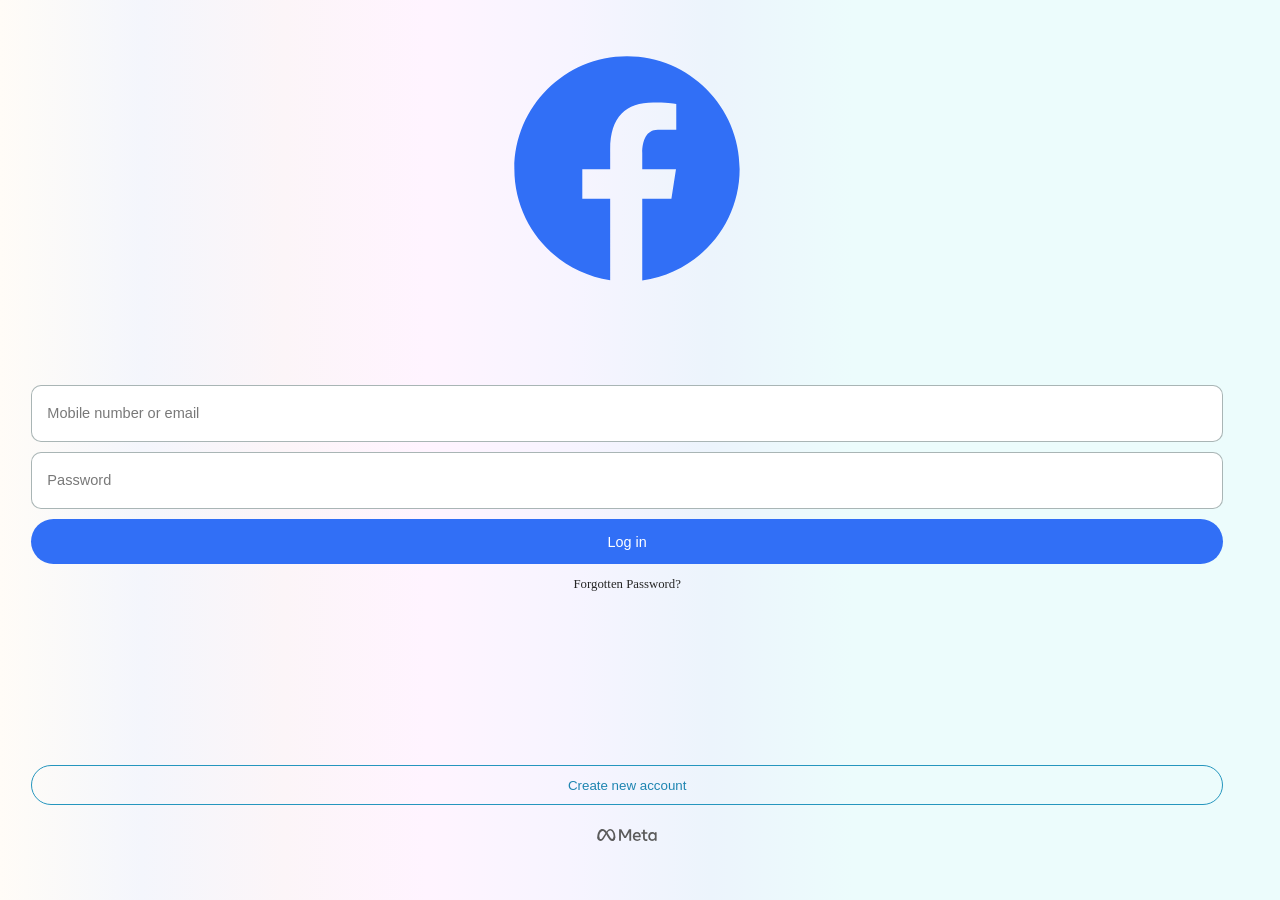
==== fbLogInPage/index.html @ 3236099d "Add files via upload" ====
<!DOCTYPE html>
<html lang="en">
<head>
    <meta charset="UTF-8">
    <title>fb login</title>
    <link rel="stylesheet" href="style.css">
</head>
<body>
    <div class="logo-container">
        <select>
            <option>
                English(US)
            </option>
            <option>
                Bangla
            </option>
            <option>
                Hindi
            </option>
            
        </select>
      <img src="fb.svg" alt="fb-icon-not-found">  
    </div>
    <div class="input-group">
        <div class="input-field">
            <input type="email" name="" placeholder="Mobile number or email" id="">
            <input type="password" name="" placeholder="Password" id="">
        </div>
        <button>Log in</button>
        <p>Forgotten Password?</p>
    </div>
    <div class="footer">
        <button>
            Create new account
            </button>
        <img src="meta.svg" alt="">
    </div>
    
    
    
</body>
</html>
---- fbLogInPage/style.css ----
body {
    height: 100vh;
    margin: 0;
    background: linear-gradient(to left,#ecfcfc,#ecfcfc,#ecfcfc,#ecfcfc, #ecf4fc,#f7f4ff, #fff4ff,#fcf5f8,#f4f6fc,#fffcf7);
    display: flex;
    flex-direction: column;
}
.logo-container{
    height:30% ;
    width: 98vw;
    display: flex;
    flex-direction: column;
    justify-content: center;
    align-items: center;
}
.logo-container img{
    height: 20vw;
    width:20vw ;
    margin-top: 50px;
}
.logo-container select{
    border: none;
    background: transparent;
    color:#5b5b5bd2 ;
}
.input-group{
    width: 98vw;
    height:50% ;
    display: flex;
    flex-direction: column;
    justify-content: center;
    align-items: center;
}
.input-field{
    width: 95%;
    display: flex;
    flex-direction: column;
    justify-content: center;
    gap:10px;
}
.input-field input{
    border: 1px #99a7a7d6 solid;
    height: 45px;
    border-radius: 10px;
    padding: 5px 15px;
}
.input-field input::placeholder{
    color: #5b5b5bd2;
    font-size:.91rem;
    font-weight: 420;
}
.input-group button{
    width: 95%;
    height: 45px;
    border-radius: 30px;
    border: none;
    background: #316FF6;
    color: #fff;
    margin-top: 10px;
    font-size: 0.9rem;
}

.input-group p{
    color: #262626;
    font-size:.8rem;
    font-weight: 490;
}
.footer{
    width: 98vw;
    height: 20%;
    display: flex;
    flex-direction: column;
    justify-content: center;
    align-items: center;
}

.footer button{
    width: 95%;
    height: 40px;
    border-radius: 45px;
    border:1px solid #2596be;
    background: transparent;
    color: #1e85b1;
    margin-top: 10px;
    font-weight: 520;
    
}
.footer img{
    height: 60px;
    width: 80px;
}
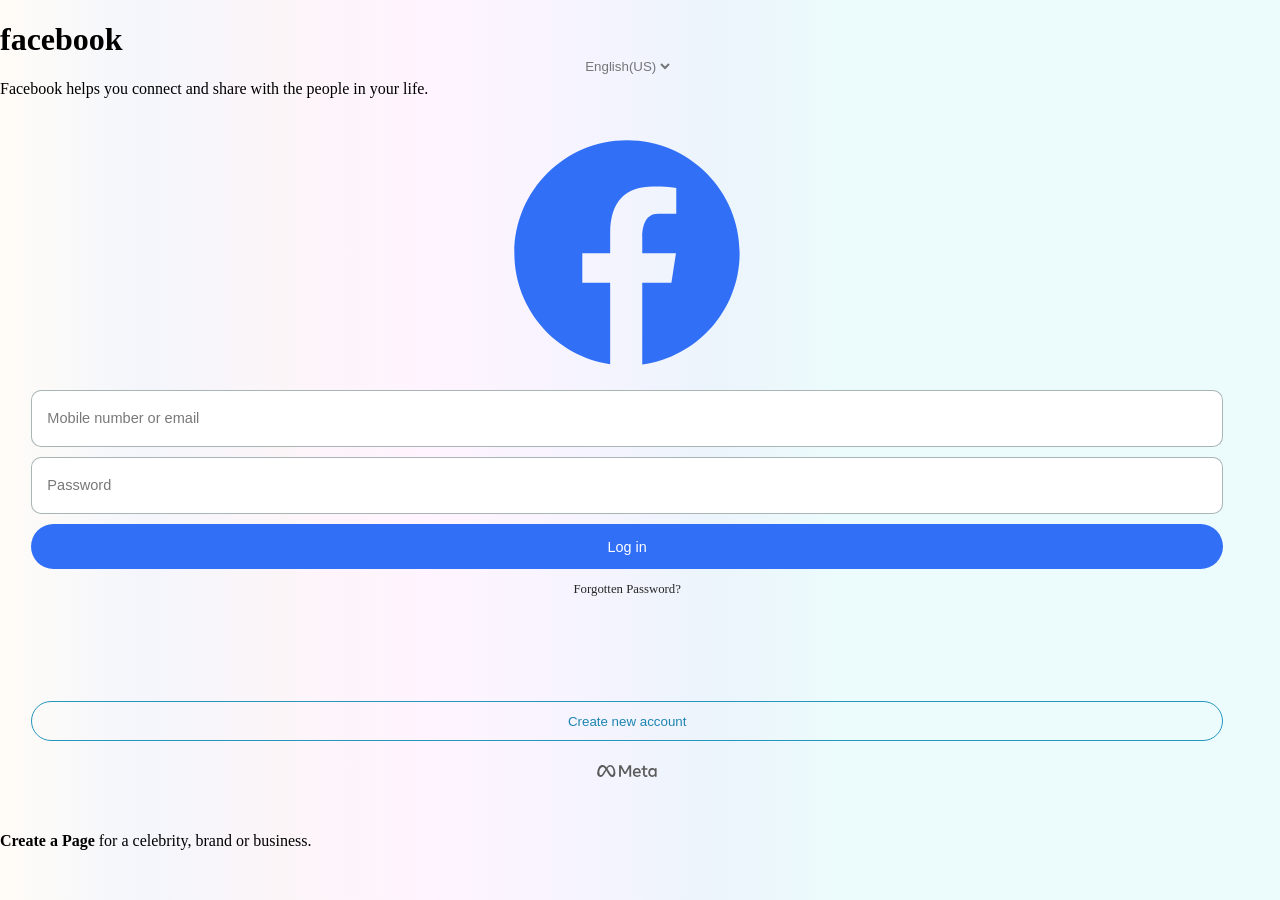
==== commit fd2d91b3: "Update index.html" ====
--- a/fbLogInPage/index.html
+++ b/fbLogInPage/index.html
@@ -6,6 +6,13 @@
     <link rel="stylesheet" href="style.css">
 </head>
 <body>
+    <div class="branding">
+        <h1>facebook</h1>
+        <p>
+            Facebook helps you connect and share with the people in your life.
+        </p>
+    </div>
+    <div class="container">
     <div class="logo-container">
         <select>
             <option>
@@ -30,13 +37,17 @@
         <p>Forgotten Password?</p>
     </div>
     <div class="footer">
+        <div class="hr"></div>
         <button>
             Create new account
             </button>
         <img src="meta.svg" alt="">
     </div>
+    <p class="page">
+        <b>Create a Page</b> for a celebrity, brand or business.
+    </p>
     
-    
+    </div>
     
 </body>
-</html>+</html>
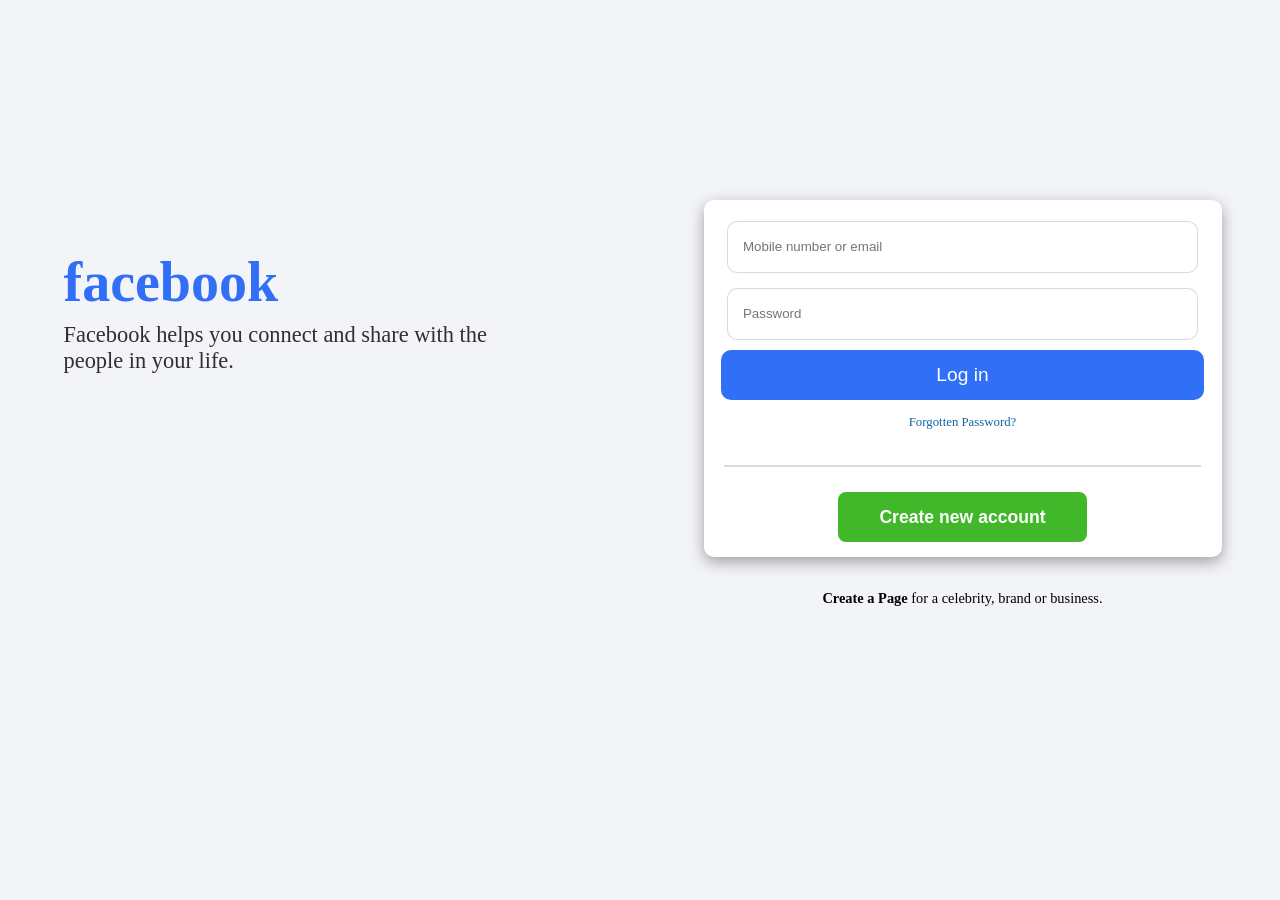
==== commit 049f804e: "Update index.html" ====
--- a/fbLogInPage/index.html
+++ b/fbLogInPage/index.html
@@ -2,6 +2,7 @@
 <html lang="en">
 <head>
     <meta charset="UTF-8">
+    <meta name="viewport" content="width=device-width, initial-scale=1.0">
     <title>fb login</title>
     <link rel="stylesheet" href="style.css">
 </head>
--- a/fbLogInPage/style.css
+++ b/fbLogInPage/style.css
@@ -1,10 +1,152 @@
-
-body {
+*{
+    margin: 0;
+    padding: 0;
+}
+
+@media only screen and (min-width: 769px){
+body{
+    background:#f3f4f8;
+    display: grid;
+    grid-template-columns: 1fr 1fr;
+    grid-gap: 10px;
+    position: relative;  
+      
+}
+
+.branding{
+   min-height:auto;
+   max-width: 80%;
+   margin: 200px auto;
+   padding: 50px;
+}
+.branding h1{
+    font-size: 3.5rem;
+    font-weight: bold;
+    color:#316FF6 ;
+}
+.branding p{
+    font-size: 1.4rem;
+    width: 90%;
+    color: #2f2f2f ;
+    margin-top: 8px;
+}
+.container{
+   background: #fff;   
+   display: flex;
+   gap:20px;
+   flex-direction: column;
+   align-items: center;
+   justify-content: center;
+   min-height:auto;
+   min-width: 80%;
+   margin: 200px auto;
+   border-radius: 10px;
+   padding: 5px;
+   position: relative;
+   box-shadow: rgba(0, 0, 0, 0.35) 0px 5px 15px;
+   
+}
+.input-group{
+    width: 98%;    
+    height:15rem ;
+    display: flex;
+    flex-direction: column;
+    justify-content: center;
+    align-items: center;
+}
+.input-field{
+    display: flex;
+    flex-direction: column;    
+    justify-content: center;
+    align-items: center ;
+    gap:15px;
+    width: 98%;
+    position: relative;
+}
+.input-field input{
+    border: 1px #cececeb9 solid;
+    height: 40px;
+    width: 90%;
+    border-radius: 10px;
+    padding: 5px 15px;
+}
+
+.input-field input::placeholder{
+    
+}
+.input-field input:focus{
+    outline: 2px solid #000;
+    border: none;
+    
+}
+
+.input-group button{
+    width: 97%;
+    height:50px;
+    border-radius: 10px;
+    border: none;
+    background: #316FF6;
+    color: #fff;
+    margin-top: 10px;
+    font-size: 1.2rem;
+    font-weight: 450;
+}
+
+.input-group p{
+    color:#0d66a2;
+    font-size:.8rem;
+    font-weight: 490;
+    margin-top: 15px;
+}
+.footer{
+    width: 98%;    
+    display: flex;
+    flex-direction: column;
+    justify-content: center;
+    align-items: center;
+    
+}
+.footer button{
+    width: 50%;
+    height: 50px;
+    background: #41b72a;
+    border: none;
+    border-radius: 8px;
+    color: white;
+    margin:25px auto 10px;
+    font-size: 1.1rem;
+    font-weight: bolder;
+}
+.hr{
+    height: 2px;
+    background: #cececeb9;
+    width: 96%;
+}
+.logo-container{
+    display: none;
+}
+.footer img{
+    display: none;
+}
+.page{
+    position: absolute;
+    bottom: -50px;
+    font-size: 0.9rem;
+}
+
+
+}
+
+@media(max-width: 768px){
+    
+.container{
     height: 100vh;
-    margin: 0;
     background: linear-gradient(to left,#ecfcfc,#ecfcfc,#ecfcfc,#ecfcfc, #ecf4fc,#f7f4ff, #fff4ff,#fcf5f8,#f4f6fc,#fffcf7);
     display: flex;
     flex-direction: column;
+}
+.branding{
+    display: none;
 }
 .logo-container{
     height:30% ;
@@ -65,6 +207,7 @@
     color: #262626;
     font-size:.8rem;
     font-weight: 490;
+    margin: 10px auto;
 }
 .footer{
     width: 98vw;
@@ -77,8 +220,8 @@
 
 .footer button{
     width: 95%;
-    height: 40px;
-    border-radius: 45px;
+    height: 45px;
+    border-radius: 30px;
     border:1px solid #2596be;
     background: transparent;
     color: #1e85b1;
@@ -90,3 +233,7 @@
     height: 60px;
     width: 80px;
 }
+.page{
+    display: none;
+}
+}
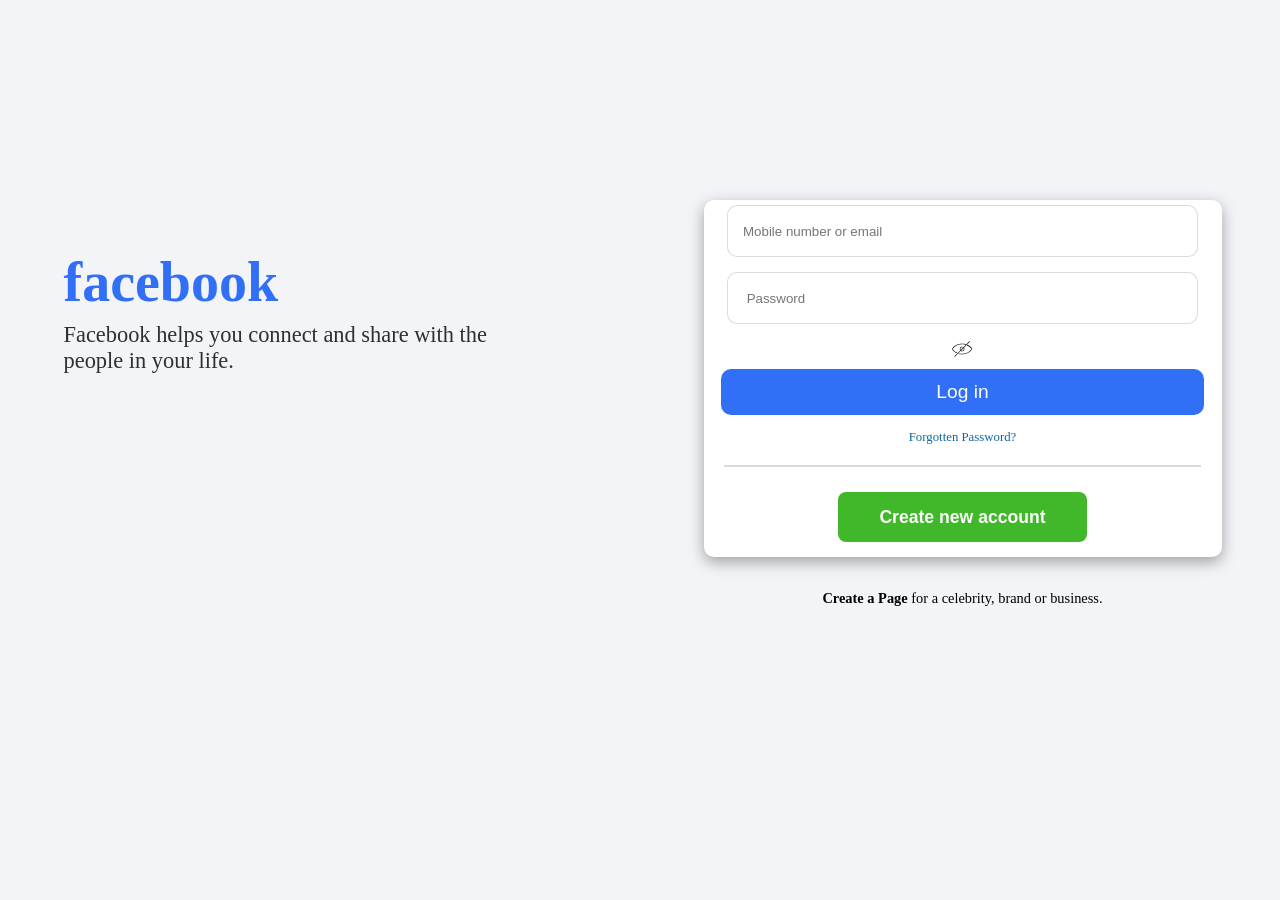
==== commit db739ac8: "Update index.html" ====
--- a/fbLogInPage/index.html
+++ b/fbLogInPage/index.html
@@ -2,7 +2,8 @@
 <html lang="en">
 <head>
     <meta charset="UTF-8">
-    <meta name="viewport" content="width=device-width, initial-scale=1.0">
+   <meta name="viewport" content="width=device-width, initial-scale=1.0"> 
+
     <title>fb login</title>
     <link rel="stylesheet" href="style.css">
 </head>
@@ -31,8 +32,9 @@
     </div>
     <div class="input-group">
         <div class="input-field">
-            <input type="email" name="" placeholder="Mobile number or email" id="">
-            <input type="password" name="" placeholder="Password" id="">
+            <input type="email" name="" placeholder="Mobile number or email" id="email">
+            <input type="password" value="" placeholder=" Password" id="password">
+            <img id="hide-show" src="hide.svg">
         </div>
         <button>Log in</button>
         <p>Forgotten Password?</p>
@@ -50,5 +52,10 @@
     
     </div>
     
+    
+    <script src="script.js">
+        
+    </script>
+    
 </body>
 </html>
